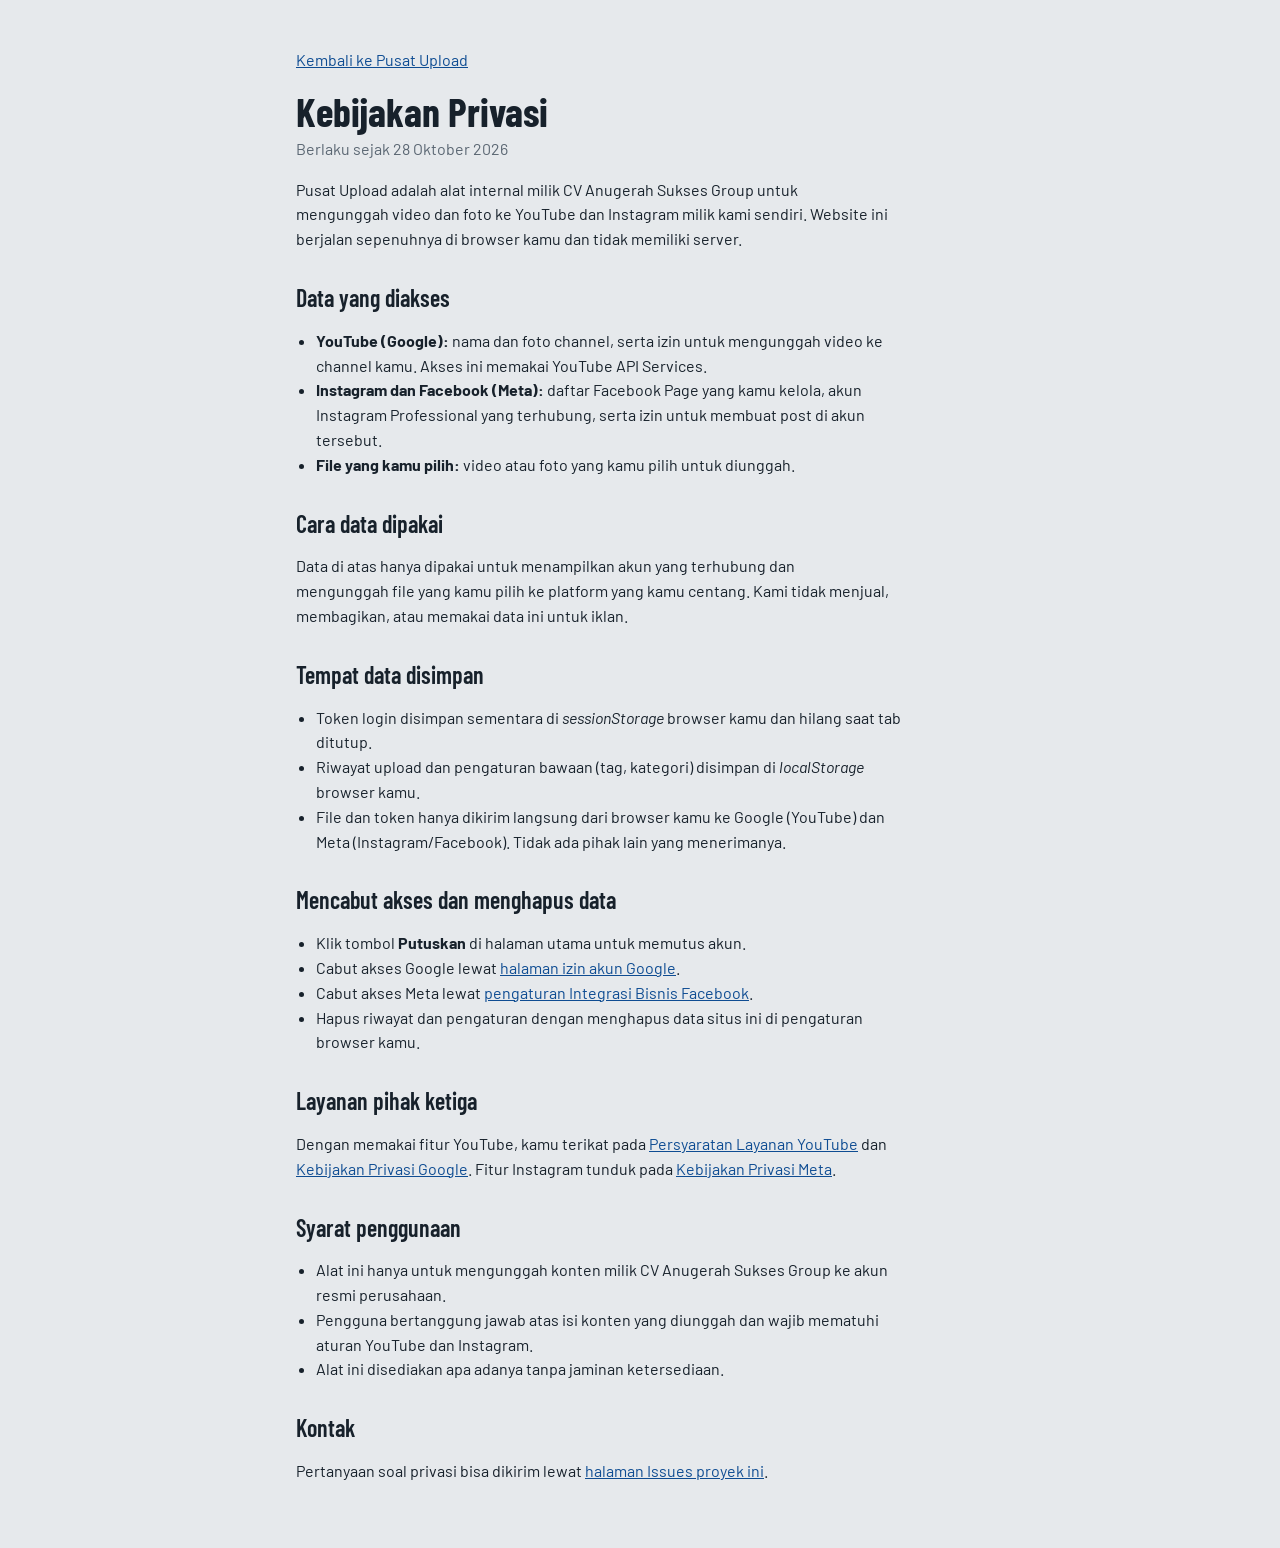
==== privacy.html @ be46185e "Add files via upload" ====
<!doctype html>
<html lang="id">
<head>
<meta charset="utf-8">
<meta name="viewport" content="width=device-width, initial-scale=1">
<title>Kebijakan Privasi</title>
<link rel="preconnect" href="https://fonts.googleapis.com">
<link rel="preconnect" href="https://fonts.gstatic.com" crossorigin>
<link href="https://fonts.googleapis.com/css2?family=Barlow:wght@400;500;600&family=Barlow+Condensed:wght@500;600;700&display=swap" rel="stylesheet">
<link rel="stylesheet" href="style.css">
<style>
  .doc h1 { font: 700 40px/1.1 var(--font-cond); margin: 8px 0 4px; }
  .doc h2 { font: 600 24px/1.2 var(--font-cond); margin: 32px 0 8px; }
  .doc p, .doc li { max-width: 66ch; }
  .doc ul { padding-left: 20px; }
  .doc .updated { color: var(--muted); margin: 0; }
</style>
</head>
<body>
<main class="wrap doc">
  <p><a href="./">Kembali ke Pusat Upload</a></p>
  <h1>Kebijakan Privasi</h1>
  <p class="updated">Berlaku sejak 28 Oktober 2026</p>

  <p>Pusat Upload adalah alat internal milik CV Anugerah Sukses Group untuk mengunggah video dan foto ke YouTube dan Instagram milik kami sendiri. Website ini berjalan sepenuhnya di browser kamu dan tidak memiliki server.</p>

  <h2>Data yang diakses</h2>
  <ul>
    <li><strong>YouTube (Google):</strong> nama dan foto channel, serta izin untuk mengunggah video ke channel kamu. Akses ini memakai YouTube API Services.</li>
    <li><strong>Instagram dan Facebook (Meta):</strong> daftar Facebook Page yang kamu kelola, akun Instagram Professional yang terhubung, serta izin untuk membuat post di akun tersebut.</li>
    <li><strong>File yang kamu pilih:</strong> video atau foto yang kamu pilih untuk diunggah.</li>
  </ul>

  <h2>Cara data dipakai</h2>
  <p>Data di atas hanya dipakai untuk menampilkan akun yang terhubung dan mengunggah file yang kamu pilih ke platform yang kamu centang. Kami tidak menjual, membagikan, atau memakai data ini untuk iklan.</p>

  <h2>Tempat data disimpan</h2>
  <ul>
    <li>Token login disimpan sementara di <em>sessionStorage</em> browser kamu dan hilang saat tab ditutup.</li>
    <li>Riwayat upload dan pengaturan bawaan (tag, kategori) disimpan di <em>localStorage</em> browser kamu.</li>
    <li>File dan token hanya dikirim langsung dari browser kamu ke Google (YouTube) dan Meta (Instagram/Facebook). Tidak ada pihak lain yang menerimanya.</li>
  </ul>

  <h2 id="hapus-data">Mencabut akses dan menghapus data</h2>
  <ul>
    <li>Klik tombol <strong>Putuskan</strong> di halaman utama untuk memutus akun.</li>
    <li>Cabut akses Google lewat <a href="https://myaccount.google.com/permissions" target="_blank" rel="noopener">halaman izin akun Google</a>.</li>
    <li>Cabut akses Meta lewat <a href="https://www.facebook.com/settings?tab=business_tools" target="_blank" rel="noopener">pengaturan Integrasi Bisnis Facebook</a>.</li>
    <li>Hapus riwayat dan pengaturan dengan menghapus data situs ini di pengaturan browser kamu.</li>
  </ul>

  <h2>Layanan pihak ketiga</h2>
  <p>Dengan memakai fitur YouTube, kamu terikat pada <a href="https://www.youtube.com/t/terms" target="_blank" rel="noopener">Persyaratan Layanan YouTube</a> dan <a href="https://policies.google.com/privacy" target="_blank" rel="noopener">Kebijakan Privasi Google</a>. Fitur Instagram tunduk pada <a href="https://www.facebook.com/privacy/policy" target="_blank" rel="noopener">Kebijakan Privasi Meta</a>.</p>

  <h2 id="syarat">Syarat penggunaan</h2>
  <ul>
    <li>Alat ini hanya untuk mengunggah konten milik CV Anugerah Sukses Group ke akun resmi perusahaan.</li>
    <li>Pengguna bertanggung jawab atas isi konten yang diunggah dan wajib mematuhi aturan YouTube dan Instagram.</li>
    <li>Alat ini disediakan apa adanya tanpa jaminan ketersediaan.</li>
  </ul>

  <h2>Kontak</h2>
  <p>Pertanyaan soal privasi bisa dikirim lewat <a href="https://github.com/teknikmesinid1-jojo/pusat-upload/issues" target="_blank" rel="noopener">halaman Issues proyek ini</a>.</p>
</main>
</body>
</html>
---- style.css ----
:root {
  --steel: #E6E9EC;
  --panel: #FFFFFF;
  --ink: #17212B;
  --muted: #5B6773;
  --line: #C6CDD4;
  --blue: #0E4C92;
  --blue-dark: #0A3A70;
  --blue-soft: #E3ECF7;
  --ok: #1B7A38;
  --ok-soft: #E4F3E8;
  --bad: #B3261E;
  --bad-soft: #FBE9E7;
  --warn: #8A5300;
  --warn-soft: #FFF3DC;
  --r: 8px;
  --font: 'Barlow', system-ui, -apple-system, 'Segoe UI', sans-serif;
  --font-cond: 'Barlow Condensed', 'Barlow', system-ui, sans-serif;
}

* { box-sizing: border-box; }
html { -webkit-text-size-adjust: 100%; }
body {
  margin: 0;
  background: var(--steel);
  color: var(--ink);
  font: 400 16px/1.55 var(--font);
}
a { color: var(--blue); }
a:hover { color: var(--blue-dark); }
:focus-visible { outline: 3px solid var(--blue); outline-offset: 2px; border-radius: 4px; }
[hidden] { display: none !important; }
.sr-only { position: absolute; width: 1px; height: 1px; overflow: hidden; clip: rect(0 0 0 0); white-space: nowrap; }

.wrap { max-width: 720px; margin: 0 auto; padding: 32px 16px 48px; }

/* Nameplate */
.plate {
  position: relative;
  padding: 28px 36px 24px;
  border: 1px solid #A9B2BB;
  border-radius: 10px;
  background:
    repeating-linear-gradient(90deg, rgba(255,255,255,.22) 0 1px, rgba(0,0,0,0) 1px 3px),
    linear-gradient(180deg, #DCE1E5 0%, #C8CED4 100%);
  box-shadow: inset 0 1px 0 rgba(255,255,255,.75), inset 0 -1px 0 rgba(0,0,0,.06), 0 1px 2px rgba(23,33,43,.12);
}
.rivet {
  position: absolute; width: 10px; height: 10px; border-radius: 50%;
  background: radial-gradient(circle at 35% 35%, #F4F6F7 0 20%, #9AA3AC 60%, #737D86 100%);
  box-shadow: 0 1px 0 rgba(255,255,255,.6);
}
.rivet:nth-of-type(1) { top: 10px; left: 10px; }
.rivet:nth-of-type(2) { top: 10px; right: 10px; }
.rivet:nth-of-type(3) { bottom: 10px; left: 10px; }
.rivet:nth-of-type(4) { bottom: 10px; right: 10px; }
.plate-maker { margin: 0; font-weight: 500; color: #3E4954; letter-spacing: .02em; }
.plate h1 {
  margin: 2px 0 18px;
  font: 700 clamp(44px, 9vw, 64px)/1 var(--font-cond);
  letter-spacing: -.005em;
  color: #1A2530;
  text-shadow: 0 1px 0 rgba(255,255,255,.65);
}
.plate-spec {
  display: grid; grid-template-columns: repeat(3, 1fr);
  margin: 0; border: 1px solid #9FA9B2; border-radius: 4px;
}
.plate-spec div { padding: 8px 12px; }
.plate-spec div + div { border-left: 1px solid #9FA9B2; }
.plate-spec dt { font-size: 13px; color: #47525D; }
.plate-spec dd { margin: 0; font: 600 20px/1.2 var(--font-cond); color: #1A2530; }

.notice {
  margin: 20px 0 0; padding: 12px 16px; border-radius: var(--r);
  background: var(--warn-soft); color: var(--warn); border: 1px solid #F0D49A;
}

/* Steps */
.step { margin-top: 40px; }
.step h2, .history h2 {
  display: flex; align-items: center; gap: 12px;
  margin: 0 0 16px;
  font: 600 26px/1.2 var(--font-cond);
}
.num {
  display: inline-grid; place-items: center;
  width: 32px; height: 32px; border-radius: 4px;
  background: var(--blue); color: #fff;
  font: 700 18px/1 var(--font-cond);
}
.lockable[inert] { opacity: .55; }

/* Accounts */
.accounts { display: grid; gap: 10px; }
.acct {
  display: grid; grid-template-columns: 44px 1fr auto; align-items: center; gap: 14px;
  padding: 14px 16px; background: var(--panel); border: 1px solid var(--line); border-radius: var(--r);
}
.acct.on { border-color: #9CC5A8; }
.avatar, .avatar-fallback { width: 44px; height: 44px; border-radius: 50%; grid-column: 1; grid-row: 1; }
.avatar { object-fit: cover; }
.avatar-fallback {
  display: grid; place-items: center; font: 700 15px/1 var(--font-cond); color: #fff;
}
.avatar-fallback.yt { background: #C4302B; }
.avatar-fallback.ig { background: #8A3AB9; }
.acct-body { min-width: 0; }
.acct-name { margin: 0; font-weight: 600; overflow: hidden; text-overflow: ellipsis; white-space: nowrap; }
.acct-status { margin: 0; font-size: 14px; color: var(--muted); }
.acct-status.ok { color: var(--ok); }
.acct-status.bad { color: var(--bad); }
.acct-pick select { margin-top: 6px; max-width: 100%; }
.fine { margin: 12px 0 0; font-size: 13px; color: var(--muted); }

/* Buttons */
.btn {
  appearance: none; border: 1px solid transparent; border-radius: 6px;
  min-height: 44px; padding: 0 18px;
  font: 600 16px/1 var(--font); cursor: pointer;
}
.btn:disabled { cursor: not-allowed; opacity: .5; }
.btn.primary { width: 100%; min-height: 56px; background: var(--blue); color: #fff; font-size: 18px; }
.btn.primary:not(:disabled):hover { background: var(--blue-dark); }
.btn.ghost { background: var(--panel); color: var(--blue); border-color: var(--blue); }
.btn.ghost:not(:disabled):hover { background: var(--blue-soft); }
.btn.small { min-height: 36px; padding: 0 12px; font-size: 14px; }
.link-btn {
  justify-self: start; text-align: left;
  appearance: none; background: none; border: 0; padding: 4px 0; margin-top: 4px;
  color: var(--blue); font: 500 15px/1.4 var(--font); text-decoration: underline; cursor: pointer;
}

/* Drop zone */
.drop {
  position: relative; display: grid; gap: 4px; justify-items: center; text-align: center;
  padding: 36px 16px; background: var(--panel);
  border: 2px dashed var(--line); border-radius: var(--r); cursor: pointer;
}
.drop:hover, .drop.over { border-color: var(--blue); background: #F7FAFD; }
.drop:focus-within { outline: 3px solid var(--blue); outline-offset: 2px; }
.drop input { position: absolute; inset: 0; opacity: 0; cursor: pointer; }
.drop-main { font: 600 22px/1.2 var(--font-cond); }
.drop-sub { color: var(--muted); font-size: 15px; }
.field-error { margin: 8px 0 0; color: var(--bad); }

.preview {
  display: grid; grid-template-columns: 160px 1fr; gap: 16px; align-items: start;
  padding: 14px; background: var(--panel); border: 1px solid var(--line); border-radius: var(--r);
}
.media { background: #1A2530; border-radius: 6px; overflow: hidden; display: grid; place-items: center; max-height: 240px; }
.media video, .media img { display: block; width: 100%; max-height: 240px; object-fit: contain; }
.fileinfo { min-width: 0; }
.file-name { margin: 0; font-weight: 600; overflow-wrap: anywhere; }
.file-meta { margin: 2px 0 12px; color: var(--muted); font-size: 14px; }

/* Destination panels */
.dest {
  margin: 0 0 14px; padding: 4px 18px 18px; min-width: 0;
  background: var(--panel); border: 1px solid var(--line); border-radius: var(--r);
}
.dest legend { padding: 0 6px; margin-left: -6px; }
.toggle { display: inline-flex; align-items: center; gap: 10px; font: 600 20px/1.2 var(--font-cond); cursor: pointer; padding: 6px 0; }
.toggle input { width: 20px; height: 20px; accent-color: var(--blue); margin: 0; }
.dest.off .dest-body { display: none; }
.dest-note { margin: 4px 0 12px; font-size: 14px; color: var(--muted); }
.dest-body { display: grid; gap: 14px; margin-top: 6px; }
.row { display: grid; grid-template-columns: 1fr 1fr; gap: 14px; }

.field { display: grid; gap: 6px; min-width: 0; }
.label { display: flex; flex-wrap: wrap; justify-content: space-between; align-items: baseline; gap: 2px 8px; font-weight: 500; font-size: 15px; }
.count, .help { font-weight: 400; color: var(--muted); font-size: 13px; }
input[type=text], input[type=datetime-local], textarea, select {
  width: 100%; min-height: 44px; padding: 10px 12px;
  font: 400 16px/1.4 var(--font); color: var(--ink);
  background: #FBFCFD; border: 1px solid var(--line); border-radius: 6px;
}
textarea { resize: vertical; min-height: 110px; }
input:focus, textarea:focus, select:focus { border-color: var(--blue); }

.seg { display: inline-flex; border: 1px solid var(--line); border-radius: 6px; overflow: hidden; width: fit-content; }
.seg label { position: relative; }
.seg input { position: absolute; opacity: 0; inset: 0; margin: 0; cursor: pointer; }
.seg span { display: block; padding: 10px 18px; font-weight: 500; background: #FBFCFD; }
.seg label + label span { border-left: 1px solid var(--line); }
.seg input:checked + span { background: var(--blue); color: #fff; }
.seg input:focus-visible + span { outline: 3px solid var(--blue); outline-offset: -3px; }

/* Send + jobs */
.hint { margin: 0 0 12px; padding: 10px 14px; border-radius: 6px; background: var(--blue-soft); color: var(--blue-dark); }
.hint.bad { background: var(--bad-soft); color: var(--bad); }
.jobs { list-style: none; margin: 16px 0 0; padding: 0; display: grid; gap: 10px; }
.job { padding: 14px 16px; background: var(--panel); border: 1px solid var(--line); border-radius: var(--r); }
.job-head { display: flex; justify-content: space-between; gap: 12px; margin-bottom: 10px; }
.job-name { font: 600 19px/1.2 var(--font-cond); }
.job-state { color: var(--muted); font-size: 14px; text-align: right; }
.bar { height: 8px; background: #DDE2E6; border-radius: 4px; overflow: hidden; }
.bar span { display: block; height: 100%; width: 0; background: var(--blue); transition: width .3s ease; }
.job.ok { border-color: #9CC5A8; }
.job.ok .bar span { background: var(--ok); }
.job.ok .job-state { color: var(--ok); font-weight: 600; }
.job.bad { border-color: #E3A69F; }
.job.bad .bar span { background: var(--bad); }
.job.bad .job-state { color: var(--bad); font-weight: 600; }
.job-msg { margin: 10px 0 0; font-size: 14px; color: var(--bad); }
.job-msg.warn { color: var(--warn); background: var(--warn-soft); padding: 8px 10px; border-radius: 6px; }
.job-msg.info { color: var(--muted); }
.job-links { margin: 10px 0 0; display: flex; flex-wrap: wrap; gap: 16px; font-weight: 500; }

/* History */
.history { margin-top: 48px; padding-top: 24px; border-top: 1px solid var(--line); }
.history h2 { font-size: 22px; }
.history ul { list-style: none; margin: 0; padding: 0; }
.history li { padding: 10px 0; border-bottom: 1px solid #D5DBE0; }
.history li:last-child { border-bottom: 0; }
.h-name { margin: 0; font-weight: 500; overflow-wrap: anywhere; }
.h-meta { margin: 2px 0 0; font-size: 14px; color: var(--muted); display: flex; flex-wrap: wrap; gap: 6px 14px; }
.history .empty { color: var(--muted); }

.foot { margin-top: 40px; display: flex; gap: 20px; font-size: 14px; }

@media (max-width: 560px) {
  .wrap { padding-top: 16px; }
  .plate { padding: 24px 20px 20px; }
  .plate-spec dd { font-size: 17px; }
  .plate-spec div { padding: 6px 8px; }
  .acct { grid-template-columns: 40px 1fr; }
  .acct .btn { grid-column: 1 / -1; width: 100%; }
  .avatar, .avatar-fallback { width: 40px; height: 40px; }
  .preview { grid-template-columns: 1fr; }
  .row { grid-template-columns: 1fr; }
}

@media (prefers-reduced-motion: reduce) {
  .bar span { transition: none; }
}
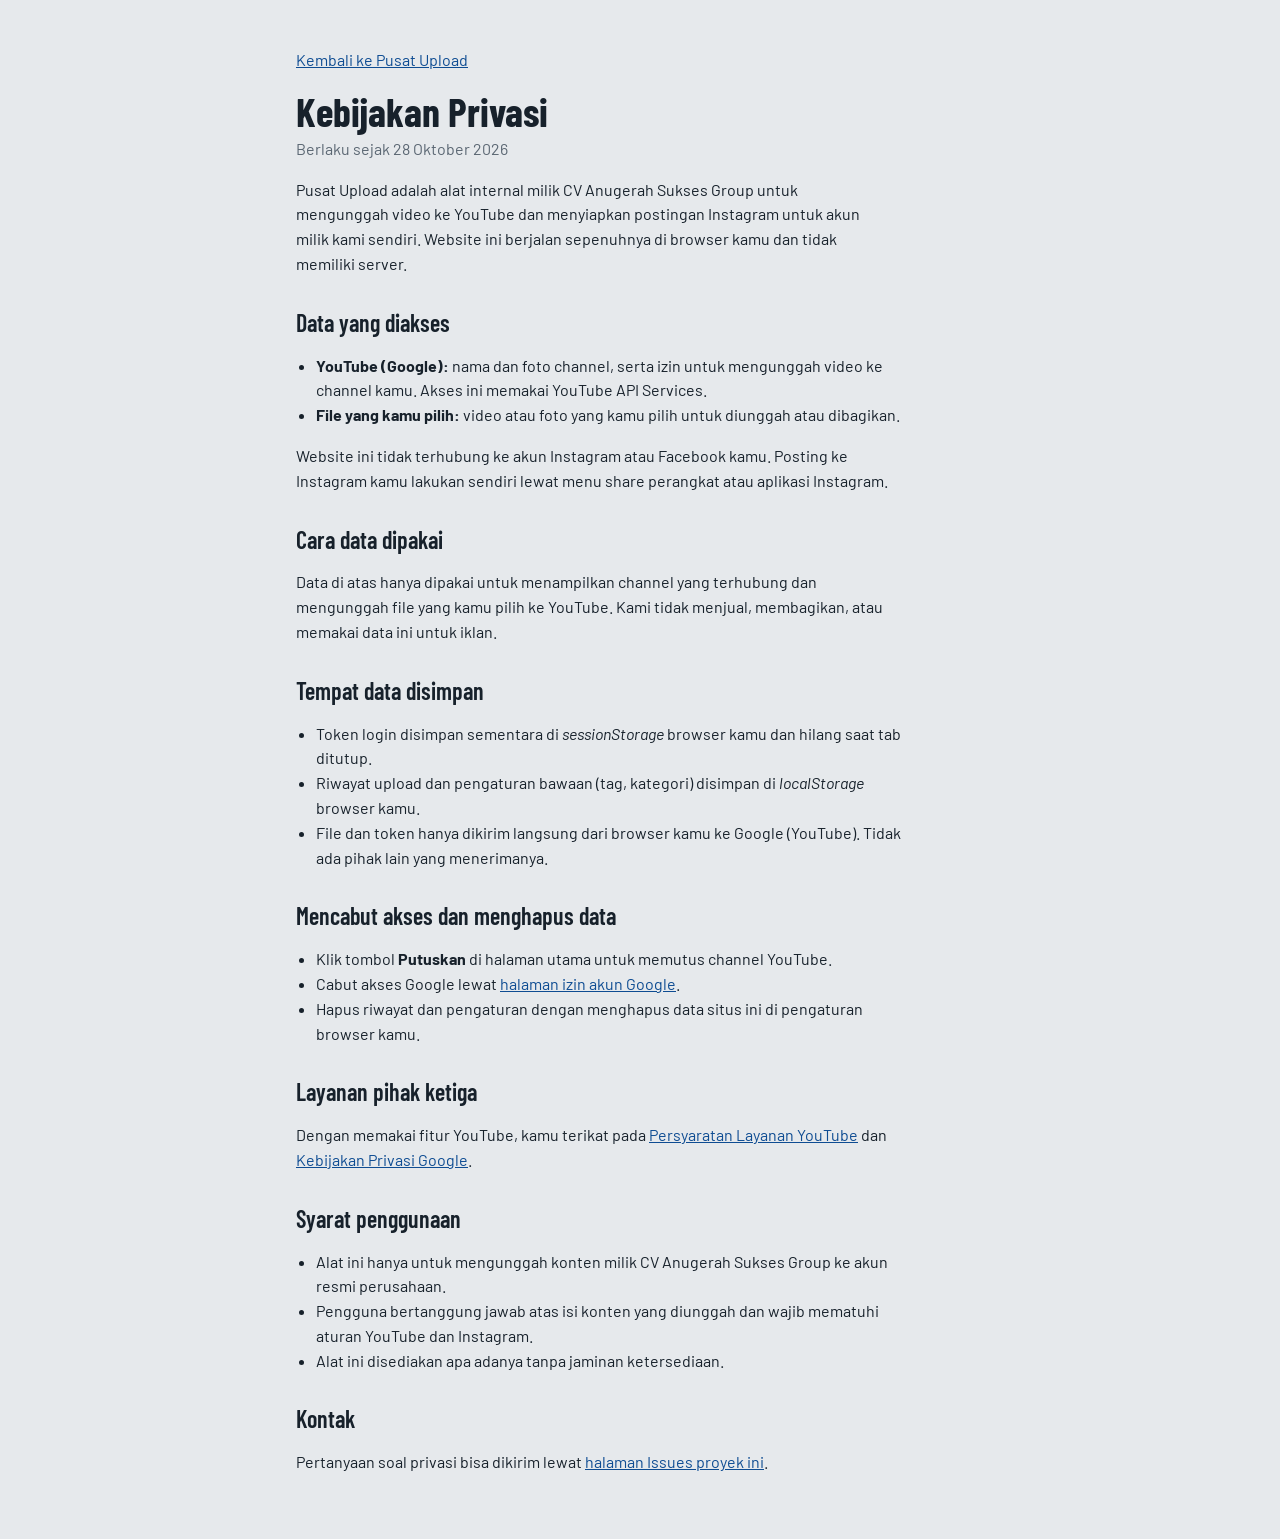
==== commit 00305c45: "Add files via upload" ====
--- a/privacy.html
+++ b/privacy.html
@@ -22,35 +22,34 @@
   <h1>Kebijakan Privasi</h1>
   <p class="updated">Berlaku sejak 28 Oktober 2026</p>
 
-  <p>Pusat Upload adalah alat internal milik CV Anugerah Sukses Group untuk mengunggah video dan foto ke YouTube dan Instagram milik kami sendiri. Website ini berjalan sepenuhnya di browser kamu dan tidak memiliki server.</p>
+  <p>Pusat Upload adalah alat internal milik CV Anugerah Sukses Group untuk mengunggah video ke YouTube dan menyiapkan postingan Instagram untuk akun milik kami sendiri. Website ini berjalan sepenuhnya di browser kamu dan tidak memiliki server.</p>
 
   <h2>Data yang diakses</h2>
   <ul>
     <li><strong>YouTube (Google):</strong> nama dan foto channel, serta izin untuk mengunggah video ke channel kamu. Akses ini memakai YouTube API Services.</li>
-    <li><strong>Instagram dan Facebook (Meta):</strong> daftar Facebook Page yang kamu kelola, akun Instagram Professional yang terhubung, serta izin untuk membuat post di akun tersebut.</li>
-    <li><strong>File yang kamu pilih:</strong> video atau foto yang kamu pilih untuk diunggah.</li>
+    <li><strong>File yang kamu pilih:</strong> video atau foto yang kamu pilih untuk diunggah atau dibagikan.</li>
   </ul>
+  <p>Website ini tidak terhubung ke akun Instagram atau Facebook kamu. Posting ke Instagram kamu lakukan sendiri lewat menu share perangkat atau aplikasi Instagram.</p>
 
   <h2>Cara data dipakai</h2>
-  <p>Data di atas hanya dipakai untuk menampilkan akun yang terhubung dan mengunggah file yang kamu pilih ke platform yang kamu centang. Kami tidak menjual, membagikan, atau memakai data ini untuk iklan.</p>
+  <p>Data di atas hanya dipakai untuk menampilkan channel yang terhubung dan mengunggah file yang kamu pilih ke YouTube. Kami tidak menjual, membagikan, atau memakai data ini untuk iklan.</p>
 
   <h2>Tempat data disimpan</h2>
   <ul>
     <li>Token login disimpan sementara di <em>sessionStorage</em> browser kamu dan hilang saat tab ditutup.</li>
     <li>Riwayat upload dan pengaturan bawaan (tag, kategori) disimpan di <em>localStorage</em> browser kamu.</li>
-    <li>File dan token hanya dikirim langsung dari browser kamu ke Google (YouTube) dan Meta (Instagram/Facebook). Tidak ada pihak lain yang menerimanya.</li>
+    <li>File dan token hanya dikirim langsung dari browser kamu ke Google (YouTube). Tidak ada pihak lain yang menerimanya.</li>
   </ul>
 
   <h2 id="hapus-data">Mencabut akses dan menghapus data</h2>
   <ul>
-    <li>Klik tombol <strong>Putuskan</strong> di halaman utama untuk memutus akun.</li>
+    <li>Klik tombol <strong>Putuskan</strong> di halaman utama untuk memutus channel YouTube.</li>
     <li>Cabut akses Google lewat <a href="https://myaccount.google.com/permissions" target="_blank" rel="noopener">halaman izin akun Google</a>.</li>
-    <li>Cabut akses Meta lewat <a href="https://www.facebook.com/settings?tab=business_tools" target="_blank" rel="noopener">pengaturan Integrasi Bisnis Facebook</a>.</li>
     <li>Hapus riwayat dan pengaturan dengan menghapus data situs ini di pengaturan browser kamu.</li>
   </ul>
 
   <h2>Layanan pihak ketiga</h2>
-  <p>Dengan memakai fitur YouTube, kamu terikat pada <a href="https://www.youtube.com/t/terms" target="_blank" rel="noopener">Persyaratan Layanan YouTube</a> dan <a href="https://policies.google.com/privacy" target="_blank" rel="noopener">Kebijakan Privasi Google</a>. Fitur Instagram tunduk pada <a href="https://www.facebook.com/privacy/policy" target="_blank" rel="noopener">Kebijakan Privasi Meta</a>.</p>
+  <p>Dengan memakai fitur YouTube, kamu terikat pada <a href="https://www.youtube.com/t/terms" target="_blank" rel="noopener">Persyaratan Layanan YouTube</a> dan <a href="https://policies.google.com/privacy" target="_blank" rel="noopener">Kebijakan Privasi Google</a>.</p>
 
   <h2 id="syarat">Syarat penggunaan</h2>
   <ul>
--- a/style.css
+++ b/style.css
@@ -104,13 +104,11 @@
   display: grid; place-items: center; font: 700 15px/1 var(--font-cond); color: #fff;
 }
 .avatar-fallback.yt { background: #C4302B; }
-.avatar-fallback.ig { background: #8A3AB9; }
 .acct-body { min-width: 0; }
 .acct-name { margin: 0; font-weight: 600; overflow: hidden; text-overflow: ellipsis; white-space: nowrap; }
 .acct-status { margin: 0; font-size: 14px; color: var(--muted); }
 .acct-status.ok { color: var(--ok); }
 .acct-status.bad { color: var(--bad); }
-.acct-pick select { margin-top: 6px; max-width: 100%; }
 .fine { margin: 12px 0 0; font-size: 13px; color: var(--muted); }
 
 /* Buttons */
@@ -164,6 +162,7 @@
 .toggle input { width: 20px; height: 20px; accent-color: var(--blue); margin: 0; }
 .dest.off .dest-body { display: none; }
 .dest-note { margin: 4px 0 12px; font-size: 14px; color: var(--muted); }
+.dest-note.flush { margin: 0; }
 .dest-body { display: grid; gap: 14px; margin-top: 6px; }
 .row { display: grid; grid-template-columns: 1fr 1fr; gap: 14px; }
 
@@ -177,14 +176,6 @@
 }
 textarea { resize: vertical; min-height: 110px; }
 input:focus, textarea:focus, select:focus { border-color: var(--blue); }
-
-.seg { display: inline-flex; border: 1px solid var(--line); border-radius: 6px; overflow: hidden; width: fit-content; }
-.seg label { position: relative; }
-.seg input { position: absolute; opacity: 0; inset: 0; margin: 0; cursor: pointer; }
-.seg span { display: block; padding: 10px 18px; font-weight: 500; background: #FBFCFD; }
-.seg label + label span { border-left: 1px solid var(--line); }
-.seg input:checked + span { background: var(--blue); color: #fff; }
-.seg input:focus-visible + span { outline: 3px solid var(--blue); outline-offset: -3px; }
 
 /* Send + jobs */
 .hint { margin: 0 0 12px; padding: 10px 14px; border-radius: 6px; background: var(--blue-soft); color: var(--blue-dark); }
@@ -206,6 +197,10 @@
 .job-msg.warn { color: var(--warn); background: var(--warn-soft); padding: 8px 10px; border-radius: 6px; }
 .job-msg.info { color: var(--muted); }
 .job-links { margin: 10px 0 0; display: flex; flex-wrap: wrap; gap: 16px; font-weight: 500; }
+.job-actions { margin-top: 12px; display: flex; flex-wrap: wrap; gap: 10px; }
+.btn.primary-sm { background: var(--blue); color: #fff; }
+.btn.primary-sm:hover { background: var(--blue-dark); }
+.job:not(:has(.bar)) .job-head { margin-bottom: 0; }
 
 /* History */
 .history { margin-top: 48px; padding-top: 24px; border-top: 1px solid var(--line); }
@@ -226,6 +221,7 @@
   .plate-spec div { padding: 6px 8px; }
   .acct { grid-template-columns: 40px 1fr; }
   .acct .btn { grid-column: 1 / -1; width: 100%; }
+  .job-actions .btn { width: 100%; }
   .avatar, .avatar-fallback { width: 40px; height: 40px; }
   .preview { grid-template-columns: 1fr; }
   .row { grid-template-columns: 1fr; }
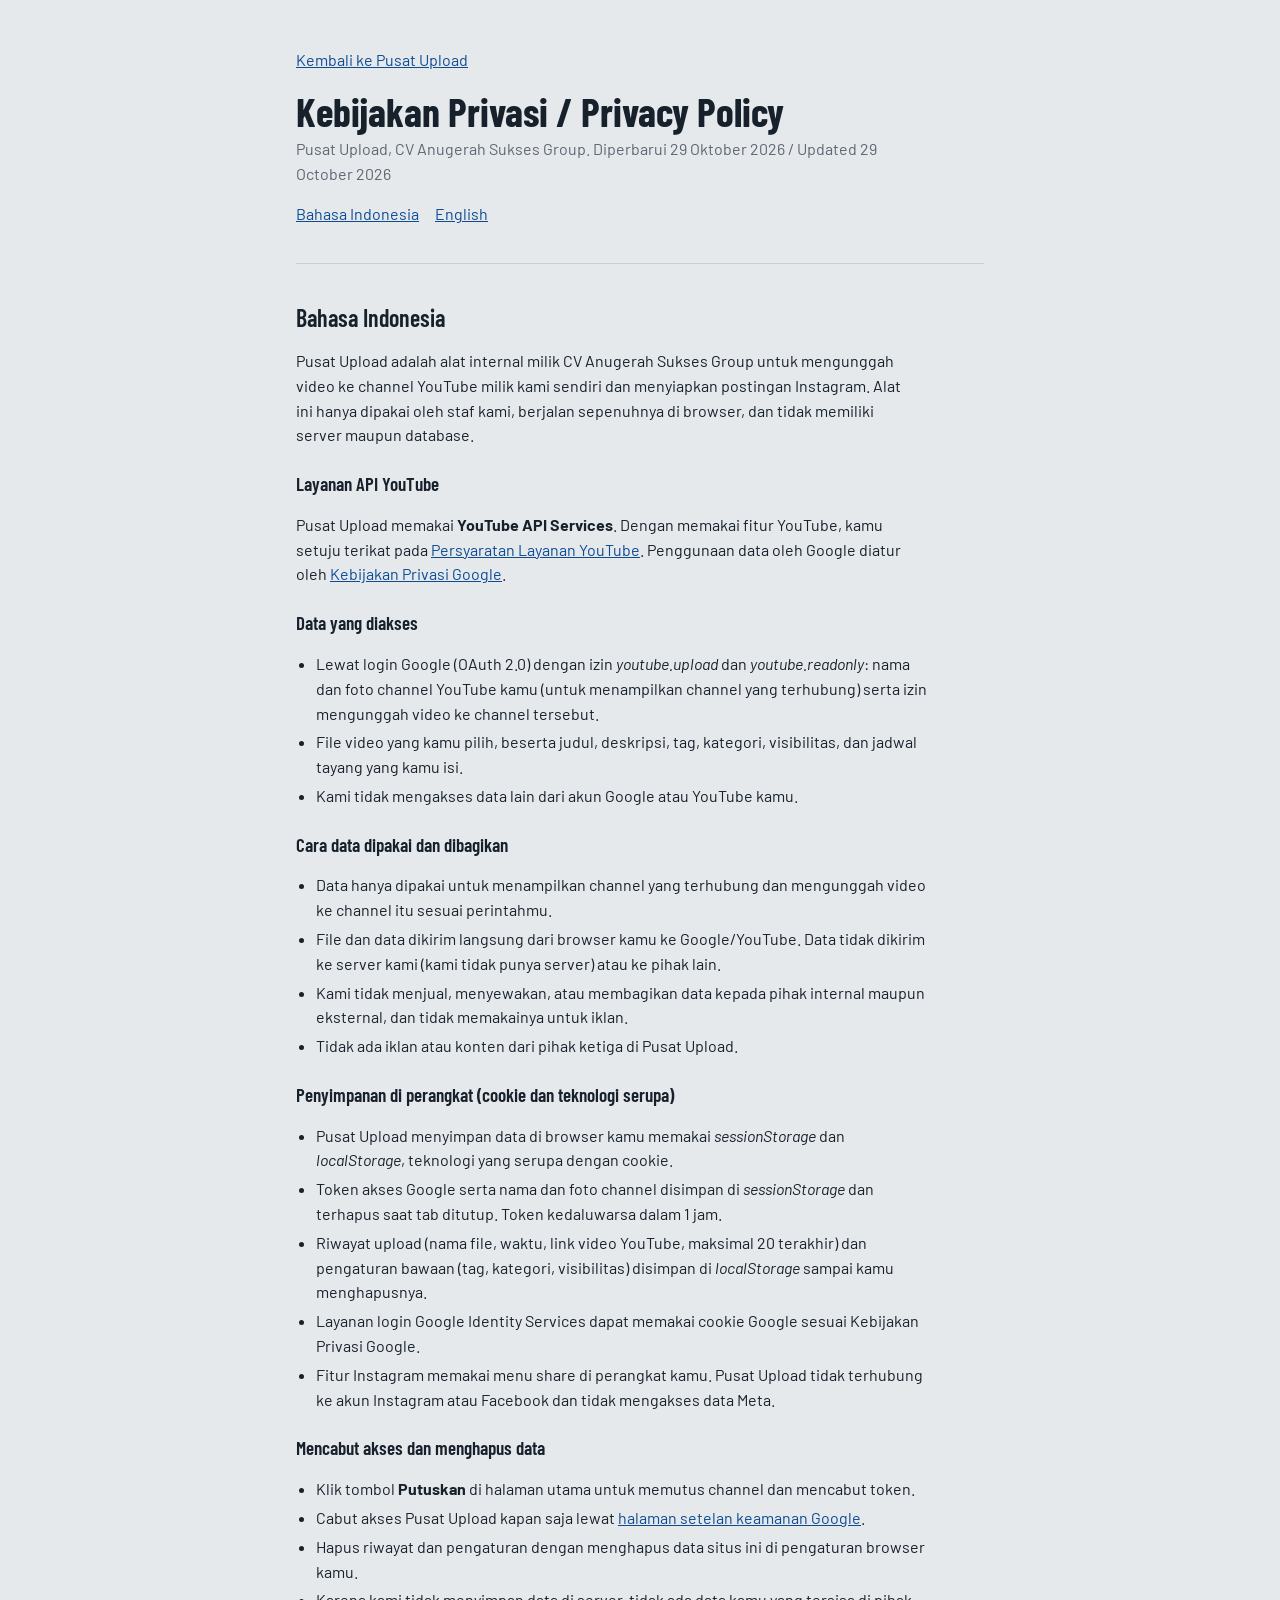
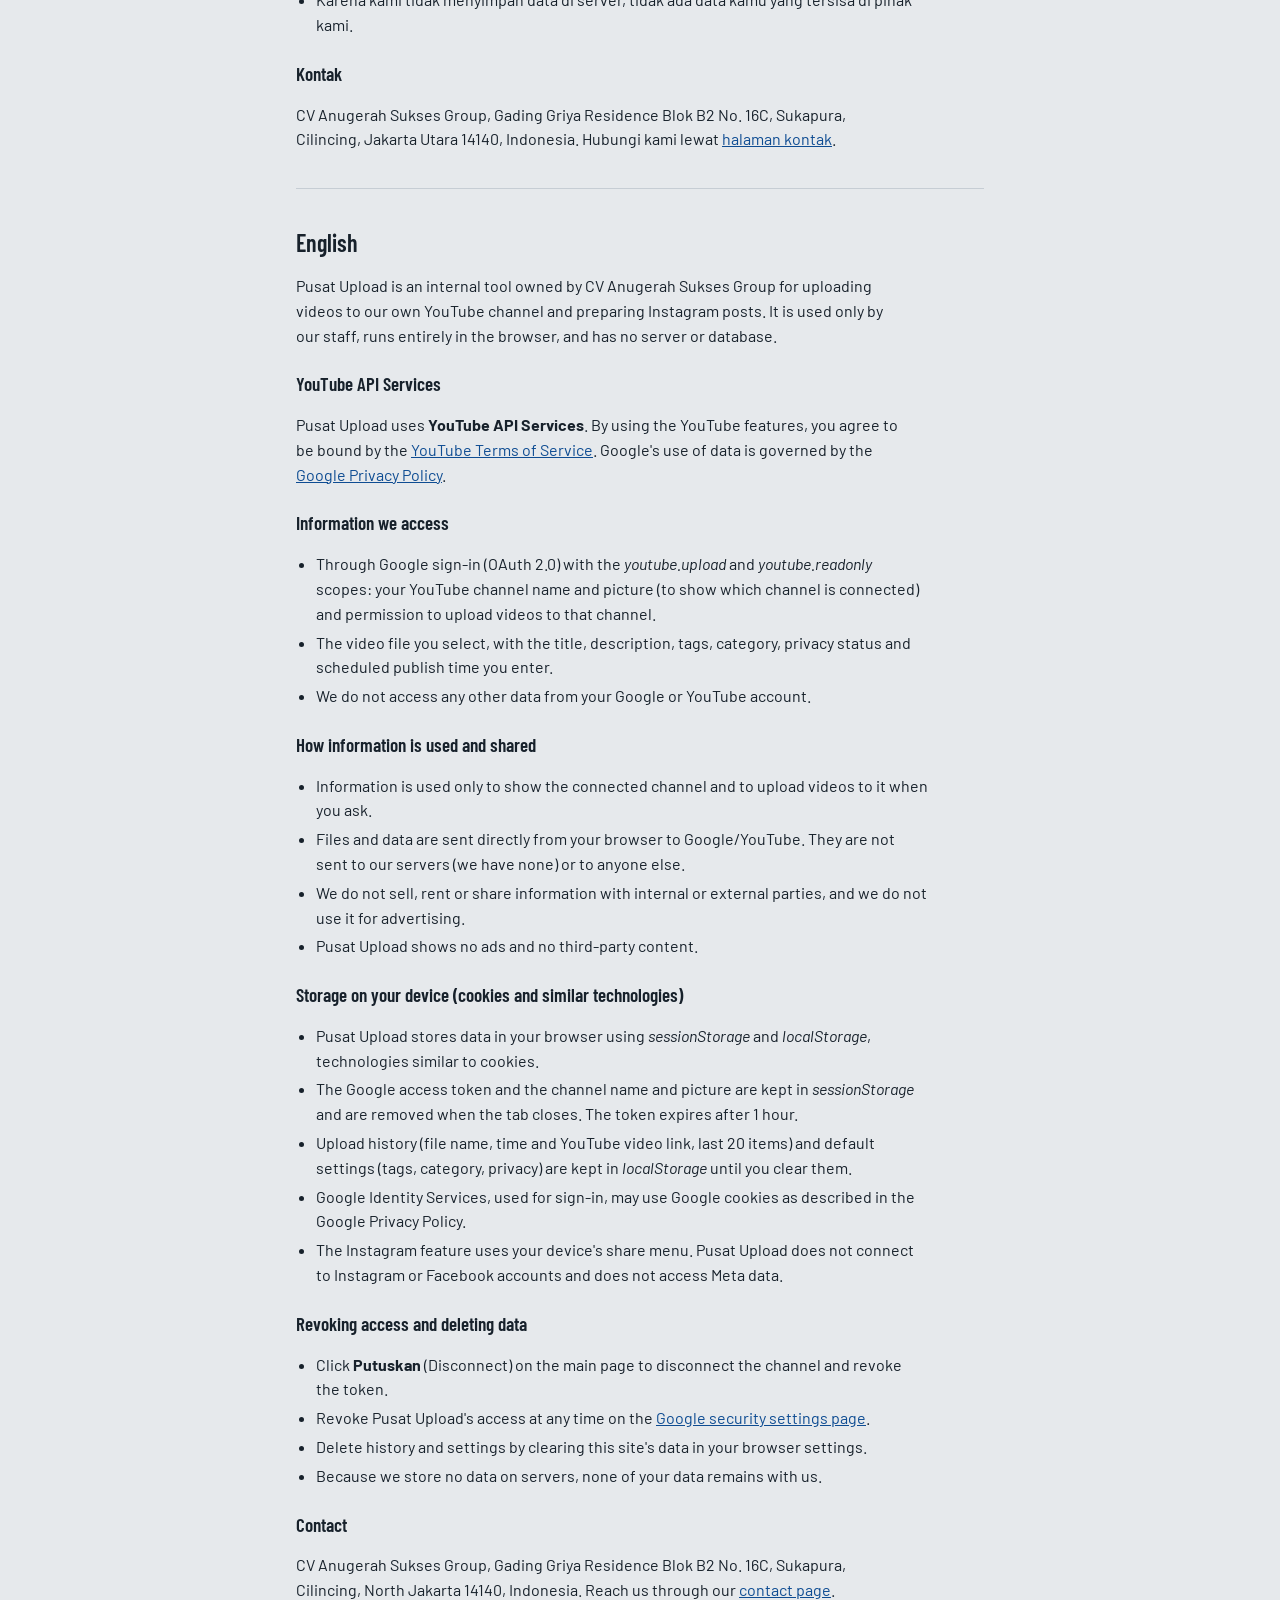
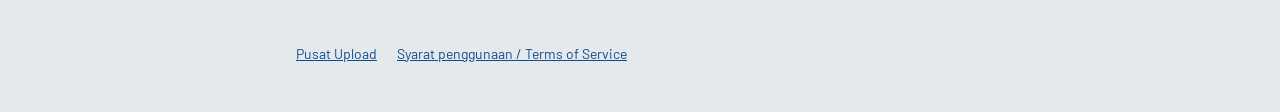
==== commit 59cb6093: "Add files via upload" ====
--- a/privacy.html
+++ b/privacy.html
@@ -3,7 +3,7 @@
 <head>
 <meta charset="utf-8">
 <meta name="viewport" content="width=device-width, initial-scale=1">
-<title>Kebijakan Privasi</title>
+<title>Kebijakan Privasi / Privacy Policy</title>
 <link rel="preconnect" href="https://fonts.googleapis.com">
 <link rel="preconnect" href="https://fonts.gstatic.com" crossorigin>
 <link href="https://fonts.googleapis.com/css2?family=Barlow:wght@400;500;600&family=Barlow+Condensed:wght@500;600;700&display=swap" rel="stylesheet">
@@ -11,55 +11,112 @@
 <style>
   .doc h1 { font: 700 40px/1.1 var(--font-cond); margin: 8px 0 4px; }
   .doc h2 { font: 600 24px/1.2 var(--font-cond); margin: 32px 0 8px; }
-  .doc p, .doc li { max-width: 66ch; }
+  .doc h3 { font: 600 19px/1.3 var(--font-cond); margin: 24px 0 6px; }
+  .doc p, .doc li { max-width: 68ch; }
   .doc ul { padding-left: 20px; }
+  .doc li + li { margin-top: 4px; }
   .doc .updated { color: var(--muted); margin: 0; }
+  .doc .langs { display: flex; gap: 16px; margin: 16px 0 0; }
+  .doc .lang-block { margin-top: 36px; padding-top: 8px; border-top: 1px solid var(--line); }
 </style>
 </head>
 <body>
 <main class="wrap doc">
   <p><a href="./">Kembali ke Pusat Upload</a></p>
-  <h1>Kebijakan Privasi</h1>
-  <p class="updated">Berlaku sejak 28 Oktober 2026</p>
+  <h1>Kebijakan Privasi / Privacy Policy</h1>
+  <p class="updated">Pusat Upload, CV Anugerah Sukses Group. Diperbarui 29 Oktober 2026 / Updated 29 October 2026</p>
+  <p class="langs"><a href="#id">Bahasa Indonesia</a><a href="#en">English</a></p>
 
-  <p>Pusat Upload adalah alat internal milik CV Anugerah Sukses Group untuk mengunggah video ke YouTube dan menyiapkan postingan Instagram untuk akun milik kami sendiri. Website ini berjalan sepenuhnya di browser kamu dan tidak memiliki server.</p>
+  <section class="lang-block" id="id" lang="id">
+    <h2>Bahasa Indonesia</h2>
+    <p>Pusat Upload adalah alat internal milik CV Anugerah Sukses Group untuk mengunggah video ke channel YouTube milik kami sendiri dan menyiapkan postingan Instagram. Alat ini hanya dipakai oleh staf kami, berjalan sepenuhnya di browser, dan tidak memiliki server maupun database.</p>
 
-  <h2>Data yang diakses</h2>
-  <ul>
-    <li><strong>YouTube (Google):</strong> nama dan foto channel, serta izin untuk mengunggah video ke channel kamu. Akses ini memakai YouTube API Services.</li>
-    <li><strong>File yang kamu pilih:</strong> video atau foto yang kamu pilih untuk diunggah atau dibagikan.</li>
-  </ul>
-  <p>Website ini tidak terhubung ke akun Instagram atau Facebook kamu. Posting ke Instagram kamu lakukan sendiri lewat menu share perangkat atau aplikasi Instagram.</p>
+    <h3>Layanan API YouTube</h3>
+    <p>Pusat Upload memakai <strong>YouTube API Services</strong>. Dengan memakai fitur YouTube, kamu setuju terikat pada <a href="https://www.youtube.com/t/terms" target="_blank" rel="noopener">Persyaratan Layanan YouTube</a>. Penggunaan data oleh Google diatur oleh <a href="http://www.google.com/policies/privacy" target="_blank" rel="noopener">Kebijakan Privasi Google</a>.</p>
 
-  <h2>Cara data dipakai</h2>
-  <p>Data di atas hanya dipakai untuk menampilkan channel yang terhubung dan mengunggah file yang kamu pilih ke YouTube. Kami tidak menjual, membagikan, atau memakai data ini untuk iklan.</p>
+    <h3>Data yang diakses</h3>
+    <ul>
+      <li>Lewat login Google (OAuth 2.0) dengan izin <em>youtube.upload</em> dan <em>youtube.readonly</em>: nama dan foto channel YouTube kamu (untuk menampilkan channel yang terhubung) serta izin mengunggah video ke channel tersebut.</li>
+      <li>File video yang kamu pilih, beserta judul, deskripsi, tag, kategori, visibilitas, dan jadwal tayang yang kamu isi.</li>
+      <li>Kami tidak mengakses data lain dari akun Google atau YouTube kamu.</li>
+    </ul>
 
-  <h2>Tempat data disimpan</h2>
-  <ul>
-    <li>Token login disimpan sementara di <em>sessionStorage</em> browser kamu dan hilang saat tab ditutup.</li>
-    <li>Riwayat upload dan pengaturan bawaan (tag, kategori) disimpan di <em>localStorage</em> browser kamu.</li>
-    <li>File dan token hanya dikirim langsung dari browser kamu ke Google (YouTube). Tidak ada pihak lain yang menerimanya.</li>
-  </ul>
+    <h3>Cara data dipakai dan dibagikan</h3>
+    <ul>
+      <li>Data hanya dipakai untuk menampilkan channel yang terhubung dan mengunggah video ke channel itu sesuai perintahmu.</li>
+      <li>File dan data dikirim langsung dari browser kamu ke Google/YouTube. Data tidak dikirim ke server kami (kami tidak punya server) atau ke pihak lain.</li>
+      <li>Kami tidak menjual, menyewakan, atau membagikan data kepada pihak internal maupun eksternal, dan tidak memakainya untuk iklan.</li>
+      <li>Tidak ada iklan atau konten dari pihak ketiga di Pusat Upload.</li>
+    </ul>
 
-  <h2 id="hapus-data">Mencabut akses dan menghapus data</h2>
-  <ul>
-    <li>Klik tombol <strong>Putuskan</strong> di halaman utama untuk memutus channel YouTube.</li>
-    <li>Cabut akses Google lewat <a href="https://myaccount.google.com/permissions" target="_blank" rel="noopener">halaman izin akun Google</a>.</li>
-    <li>Hapus riwayat dan pengaturan dengan menghapus data situs ini di pengaturan browser kamu.</li>
-  </ul>
+    <h3>Penyimpanan di perangkat (cookie dan teknologi serupa)</h3>
+    <ul>
+      <li>Pusat Upload menyimpan data di browser kamu memakai <em>sessionStorage</em> dan <em>localStorage</em>, teknologi yang serupa dengan cookie.</li>
+      <li>Token akses Google serta nama dan foto channel disimpan di <em>sessionStorage</em> dan terhapus saat tab ditutup. Token kedaluwarsa dalam 1 jam.</li>
+      <li>Riwayat upload (nama file, waktu, link video YouTube, maksimal 20 terakhir) dan pengaturan bawaan (tag, kategori, visibilitas) disimpan di <em>localStorage</em> sampai kamu menghapusnya.</li>
+      <li>Layanan login Google Identity Services dapat memakai cookie Google sesuai Kebijakan Privasi Google.</li>
+      <li>Fitur Instagram memakai menu share di perangkat kamu. Pusat Upload tidak terhubung ke akun Instagram atau Facebook dan tidak mengakses data Meta.</li>
+    </ul>
 
-  <h2>Layanan pihak ketiga</h2>
-  <p>Dengan memakai fitur YouTube, kamu terikat pada <a href="https://www.youtube.com/t/terms" target="_blank" rel="noopener">Persyaratan Layanan YouTube</a> dan <a href="https://policies.google.com/privacy" target="_blank" rel="noopener">Kebijakan Privasi Google</a>.</p>
+    <h3 id="hapus-data">Mencabut akses dan menghapus data</h3>
+    <ul>
+      <li>Klik tombol <strong>Putuskan</strong> di halaman utama untuk memutus channel dan mencabut token.</li>
+      <li>Cabut akses Pusat Upload kapan saja lewat <a href="https://security.google.com/settings/security/permissions" target="_blank" rel="noopener">halaman setelan keamanan Google</a>.</li>
+      <li>Hapus riwayat dan pengaturan dengan menghapus data situs ini di pengaturan browser kamu.</li>
+      <li>Karena kami tidak menyimpan data di server, tidak ada data kamu yang tersisa di pihak kami.</li>
+    </ul>
 
-  <h2 id="syarat">Syarat penggunaan</h2>
-  <ul>
-    <li>Alat ini hanya untuk mengunggah konten milik CV Anugerah Sukses Group ke akun resmi perusahaan.</li>
-    <li>Pengguna bertanggung jawab atas isi konten yang diunggah dan wajib mematuhi aturan YouTube dan Instagram.</li>
-    <li>Alat ini disediakan apa adanya tanpa jaminan ketersediaan.</li>
-  </ul>
+    <h3>Kontak</h3>
+    <p>CV Anugerah Sukses Group, Gading Griya Residence Blok B2 No. 16C, Sukapura, Cilincing, Jakarta Utara 14140, Indonesia. Hubungi kami lewat <a href="https://anugerahsuksesgroup.com/#kontak" target="_blank" rel="noopener">halaman kontak</a>.</p>
+  </section>
 
-  <h2>Kontak</h2>
-  <p>Pertanyaan soal privasi bisa dikirim lewat <a href="https://github.com/teknikmesinid1-jojo/pusat-upload/issues" target="_blank" rel="noopener">halaman Issues proyek ini</a>.</p>
+  <section class="lang-block" id="en" lang="en">
+    <h2>English</h2>
+    <p>Pusat Upload is an internal tool owned by CV Anugerah Sukses Group for uploading videos to our own YouTube channel and preparing Instagram posts. It is used only by our staff, runs entirely in the browser, and has no server or database.</p>
+
+    <h3>YouTube API Services</h3>
+    <p>Pusat Upload uses <strong>YouTube API Services</strong>. By using the YouTube features, you agree to be bound by the <a href="https://www.youtube.com/t/terms" target="_blank" rel="noopener">YouTube Terms of Service</a>. Google's use of data is governed by the <a href="http://www.google.com/policies/privacy" target="_blank" rel="noopener">Google Privacy Policy</a>.</p>
+
+    <h3>Information we access</h3>
+    <ul>
+      <li>Through Google sign-in (OAuth 2.0) with the <em>youtube.upload</em> and <em>youtube.readonly</em> scopes: your YouTube channel name and picture (to show which channel is connected) and permission to upload videos to that channel.</li>
+      <li>The video file you select, with the title, description, tags, category, privacy status and scheduled publish time you enter.</li>
+      <li>We do not access any other data from your Google or YouTube account.</li>
+    </ul>
+
+    <h3>How information is used and shared</h3>
+    <ul>
+      <li>Information is used only to show the connected channel and to upload videos to it when you ask.</li>
+      <li>Files and data are sent directly from your browser to Google/YouTube. They are not sent to our servers (we have none) or to anyone else.</li>
+      <li>We do not sell, rent or share information with internal or external parties, and we do not use it for advertising.</li>
+      <li>Pusat Upload shows no ads and no third-party content.</li>
+    </ul>
+
+    <h3>Storage on your device (cookies and similar technologies)</h3>
+    <ul>
+      <li>Pusat Upload stores data in your browser using <em>sessionStorage</em> and <em>localStorage</em>, technologies similar to cookies.</li>
+      <li>The Google access token and the channel name and picture are kept in <em>sessionStorage</em> and are removed when the tab closes. The token expires after 1 hour.</li>
+      <li>Upload history (file name, time and YouTube video link, last 20 items) and default settings (tags, category, privacy) are kept in <em>localStorage</em> until you clear them.</li>
+      <li>Google Identity Services, used for sign-in, may use Google cookies as described in the Google Privacy Policy.</li>
+      <li>The Instagram feature uses your device's share menu. Pusat Upload does not connect to Instagram or Facebook accounts and does not access Meta data.</li>
+    </ul>
+
+    <h3 id="delete-data">Revoking access and deleting data</h3>
+    <ul>
+      <li>Click <strong>Putuskan</strong> (Disconnect) on the main page to disconnect the channel and revoke the token.</li>
+      <li>Revoke Pusat Upload's access at any time on the <a href="https://security.google.com/settings/security/permissions" target="_blank" rel="noopener">Google security settings page</a>.</li>
+      <li>Delete history and settings by clearing this site's data in your browser settings.</li>
+      <li>Because we store no data on servers, none of your data remains with us.</li>
+    </ul>
+
+    <h3>Contact</h3>
+    <p>CV Anugerah Sukses Group, Gading Griya Residence Blok B2 No. 16C, Sukapura, Cilincing, North Jakarta 14140, Indonesia. Reach us through our <a href="https://anugerahsuksesgroup.com/#kontak" target="_blank" rel="noopener">contact page</a>.</p>
+  </section>
+
+  <footer class="foot">
+    <a href="./">Pusat Upload</a>
+    <a href="terms.html">Syarat penggunaan / Terms of Service</a>
+  </footer>
 </main>
 </body>
 </html>
--- a/style.css
+++ b/style.css
@@ -212,7 +212,7 @@
 .h-meta { margin: 2px 0 0; font-size: 14px; color: var(--muted); display: flex; flex-wrap: wrap; gap: 6px 14px; }
 .history .empty { color: var(--muted); }
 
-.foot { margin-top: 40px; display: flex; gap: 20px; font-size: 14px; }
+.foot { margin-top: 40px; display: flex; flex-wrap: wrap; gap: 8px 20px; font-size: 14px; }
 
 @media (max-width: 560px) {
   .wrap { padding-top: 16px; }
